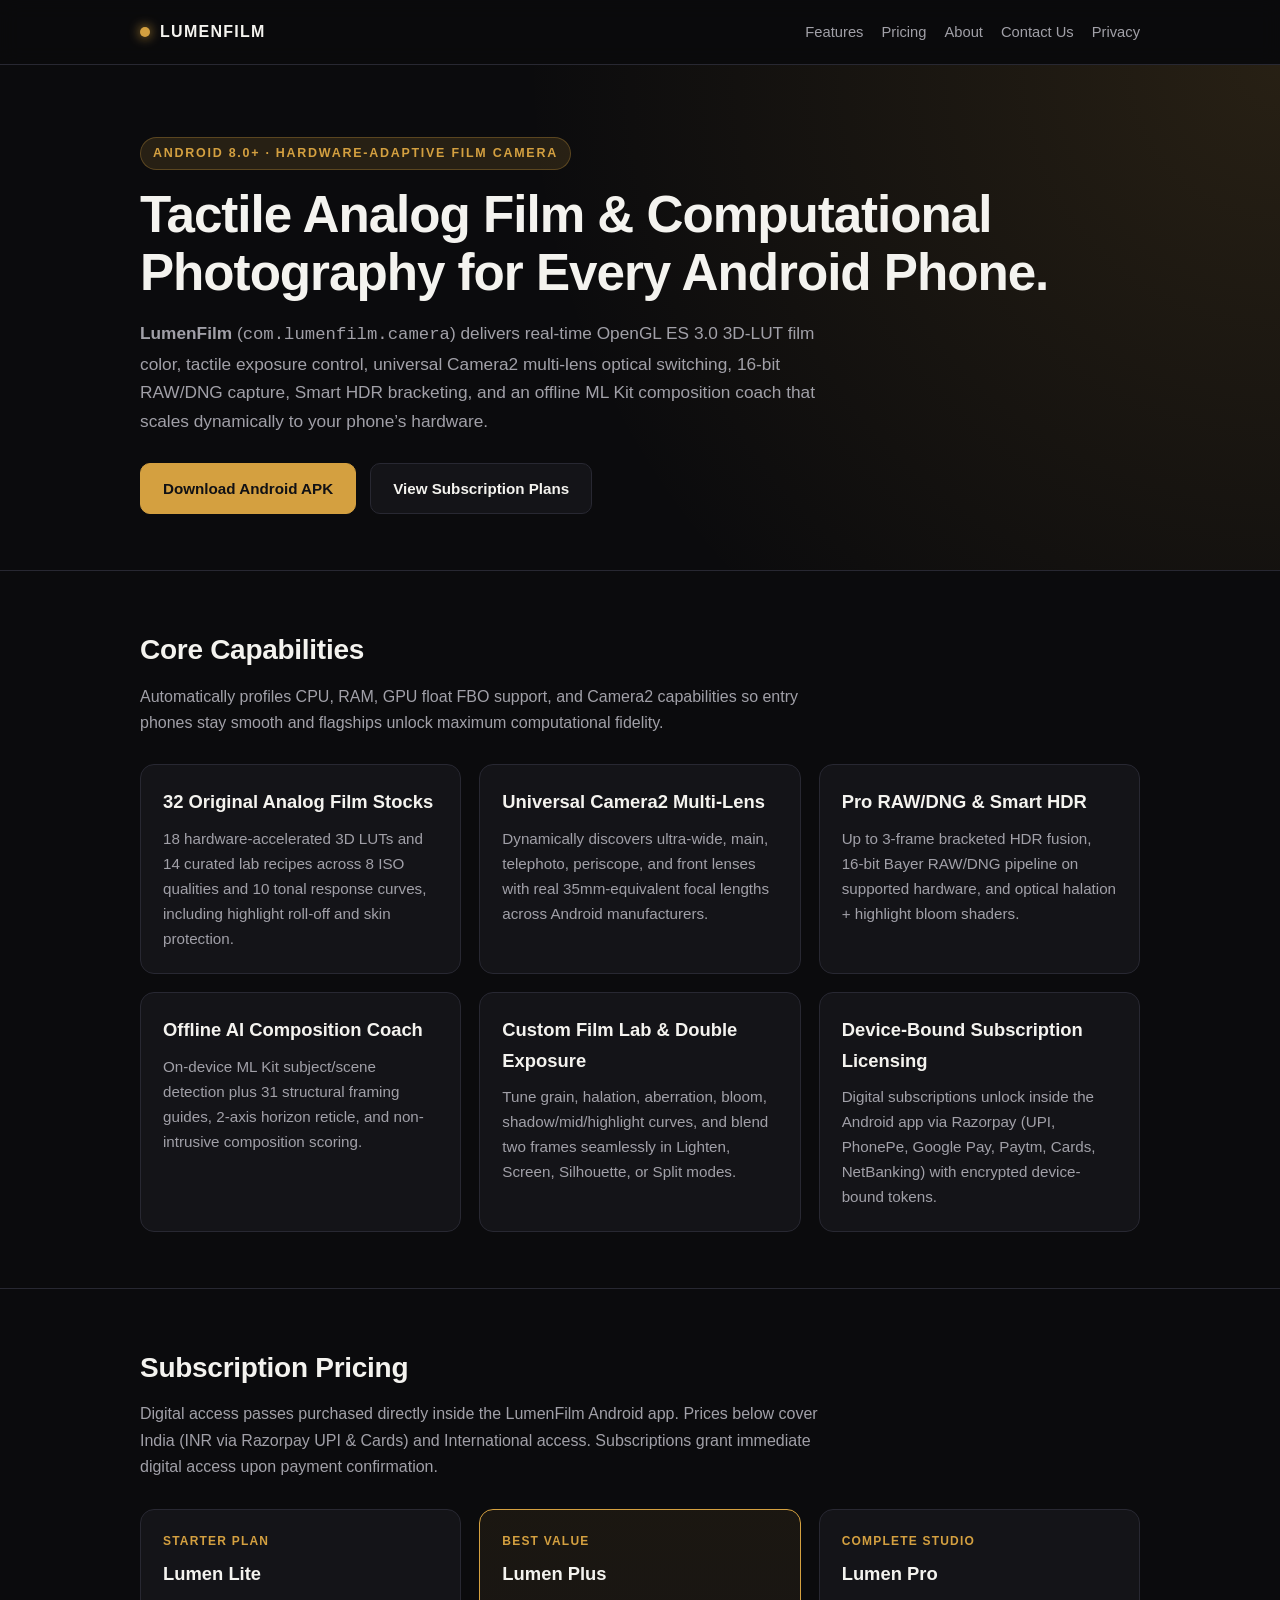
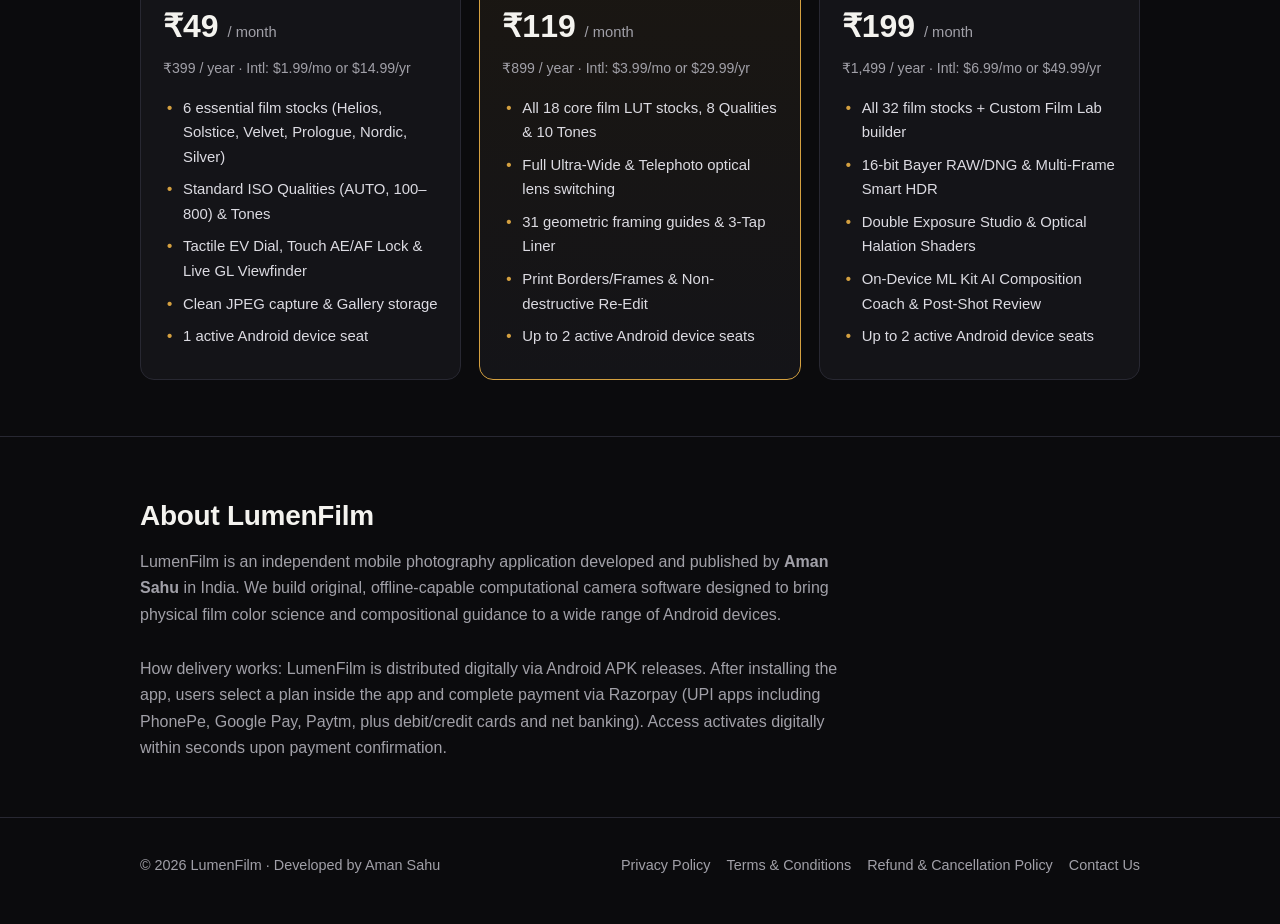
==== docs/index.html @ 9e5d1225 "Initial LumenFilm public site and documentation" ====
<!DOCTYPE html>
<html lang="en">
<head>
  <meta charset="utf-8" />
  <meta name="viewport" content="width=device-width, initial-scale=1" />
  <title>LumenFilm Camera — Adaptive Analog &amp; Computational Camera for Android</title>
  <meta name="description" content="LumenFilm is a hardware-adaptive Android film camera with 32 analog stocks, multi-lens Camera2 discovery, 16-bit RAW/DNG, Smart HDR, and AI Composition Coach." />
  <link rel="stylesheet" href="styles.css" />
</head>
<body>
  <header>
    <div class="container nav">
      <a class="brand" href="index.html">
        <span class="brand-dot" aria-hidden="true"></span>
        <span>LumenFilm</span>
      </a>
      <nav class="nav-links" aria-label="Primary Navigation">
        <a href="#features">Features</a>
        <a href="#pricing">Pricing</a>
        <a href="#about">About</a>
        <a href="contact.html">Contact Us</a>
        <a href="privacy-policy.html">Privacy</a>
      </nav>
    </div>
  </header>

  <main>
    <section class="hero">
      <div class="container">
        <span class="eyebrow">Android 8.0+ &middot; Hardware-Adaptive Film Camera</span>
        <h1>Tactile Analog Film &amp; Computational Photography for Every Android Phone.</h1>
        <p class="lead">
          <strong>LumenFilm</strong> (<code>com.lumenfilm.camera</code>) delivers real-time OpenGL ES 3.0 3D-LUT film color,
          tactile exposure control, universal Camera2 multi-lens optical switching, 16-bit RAW/DNG capture, Smart HDR bracketing,
          and an offline ML Kit composition coach that scales dynamically to your phone&rsquo;s hardware.
        </p>
        <div class="cta-row">
          <a class="btn btn-primary" href="https://github.com/Aman451645/LumenFilm/releases/latest">Download Android APK</a>
          <a class="btn btn-secondary" href="#pricing">View Subscription Plans</a>
        </div>
      </div>
    </section>

    <section id="features">
      <div class="container">
        <h2>Core Capabilities</h2>
        <p class="section-sub">
          Automatically profiles CPU, RAM, GPU float FBO support, and Camera2 capabilities so entry phones stay smooth and flagships unlock maximum computational fidelity.
        </p>
        <div class="grid-3">
          <div class="card">
            <h3>32 Original Analog Film Stocks</h3>
            <p>18 hardware-accelerated 3D LUTs and 14 curated lab recipes across 8 ISO qualities and 10 tonal response curves, including highlight roll-off and skin protection.</p>
          </div>
          <div class="card">
            <h3>Universal Camera2 Multi-Lens</h3>
            <p>Dynamically discovers ultra-wide, main, telephoto, periscope, and front lenses with real 35mm-equivalent focal lengths across Android manufacturers.</p>
          </div>
          <div class="card">
            <h3>Pro RAW/DNG &amp; Smart HDR</h3>
            <p>Up to 3-frame bracketed HDR fusion, 16-bit Bayer RAW/DNG pipeline on supported hardware, and optical halation + highlight bloom shaders.</p>
          </div>
          <div class="card">
            <h3>Offline AI Composition Coach</h3>
            <p>On-device ML Kit subject/scene detection plus 31 structural framing guides, 2-axis horizon reticle, and non-intrusive composition scoring.</p>
          </div>
          <div class="card">
            <h3>Custom Film Lab &amp; Double Exposure</h3>
            <p>Tune grain, halation, aberration, bloom, shadow/mid/highlight curves, and blend two frames seamlessly in Lighten, Screen, Silhouette, or Split modes.</p>
          </div>
          <div class="card">
            <h3>Device-Bound Subscription Licensing</h3>
            <p>Digital subscriptions unlock inside the Android app via Razorpay (UPI, PhonePe, Google Pay, Paytm, Cards, NetBanking) with encrypted device-bound tokens.</p>
          </div>
        </div>
      </div>
    </section>

    <section id="pricing">
      <div class="container">
        <h2>Subscription Pricing</h2>
        <p class="section-sub">
          Digital access passes purchased directly inside the LumenFilm Android app. Prices below cover India (INR via Razorpay UPI &amp; Cards) and International access. Subscriptions grant immediate digital access upon payment confirmation.
        </p>
        <div class="grid-3">
          <div class="card">
            <div class="tier-tag">Starter Plan</div>
            <h3>Lumen Lite</h3>
            <div class="price">&#8377;49 <span>/ month</span></div>
            <div class="price-alt">&#8377;399 / year &middot; Intl: $1.99/mo or $14.99/yr</div>
            <ul class="check-list">
              <li>6 essential film stocks (Helios, Solstice, Velvet, Prologue, Nordic, Silver)</li>
              <li>Standard ISO Qualities (AUTO, 100&ndash;800) &amp; Tones</li>
              <li>Tactile EV Dial, Touch AE/AF Lock &amp; Live GL Viewfinder</li>
              <li>Clean JPEG capture &amp; Gallery storage</li>
              <li>1 active Android device seat</li>
            </ul>
          </div>

          <div class="card featured">
            <div class="tier-tag">Best Value</div>
            <h3>Lumen Plus</h3>
            <div class="price">&#8377;119 <span>/ month</span></div>
            <div class="price-alt">&#8377;899 / year &middot; Intl: $3.99/mo or $29.99/yr</div>
            <ul class="check-list">
              <li>All 18 core film LUT stocks, 8 Qualities &amp; 10 Tones</li>
              <li>Full Ultra-Wide &amp; Telephoto optical lens switching</li>
              <li>31 geometric framing guides &amp; 3-Tap Liner</li>
              <li>Print Borders/Frames &amp; Non-destructive Re-Edit</li>
              <li>Up to 2 active Android device seats</li>
            </ul>
          </div>

          <div class="card">
            <div class="tier-tag">Complete Studio</div>
            <h3>Lumen Pro</h3>
            <div class="price">&#8377;199 <span>/ month</span></div>
            <div class="price-alt">&#8377;1,499 / year &middot; Intl: $6.99/mo or $49.99/yr</div>
            <ul class="check-list">
              <li>All 32 film stocks + Custom Film Lab builder</li>
              <li>16-bit Bayer RAW/DNG &amp; Multi-Frame Smart HDR</li>
              <li>Double Exposure Studio &amp; Optical Halation Shaders</li>
              <li>On-Device ML Kit AI Composition Coach &amp; Post-Shot Review</li>
              <li>Up to 2 active Android device seats</li>
            </ul>
          </div>
        </div>
      </div>
    </section>

    <section id="about">
      <div class="container">
        <h2>About LumenFilm</h2>
        <p class="section-sub">
          LumenFilm is an independent mobile photography application developed and published by <strong>Aman Sahu</strong> in India. We build original, offline-capable computational camera software designed to bring physical film color science and compositional guidance to a wide range of Android devices.
        </p>
        <p style="color: var(--muted); max-width: 720px; margin: 0;">
          How delivery works: LumenFilm is distributed digitally via Android APK releases. After installing the app, users select a plan inside the app and complete payment via Razorpay (UPI apps including PhonePe, Google Pay, Paytm, plus debit/credit cards and net banking). Access activates digitally within seconds upon payment confirmation.
        </p>
      </div>
    </section>
  </main>

  <footer>
    <div class="container footer-row">
      <div>&copy; 2026 LumenFilm &middot; Developed by Aman Sahu</div>
      <div class="footer-links">
        <a href="privacy-policy.html">Privacy Policy</a>
        <a href="terms.html">Terms &amp; Conditions</a>
        <a href="refund-policy.html">Refund &amp; Cancellation Policy</a>
        <a href="contact.html">Contact Us</a>
      </div>
    </div>
  </footer>
</body>
</html>
---- docs/styles.css ----
:root {
  --bg: #0b0b0d;
  --surface: #141418;
  --surface-elevated: #1b1b22;
  --border: #282832;
  --text: #f4f3ef;
  --muted: #a1a0a8;
  --accent: #d4a040;
  --accent-dim: rgba(212, 160, 64, 0.14);
  --emerald: #34c759;
  --warning-bg: rgba(212, 160, 64, 0.12);
}

* {
  box-sizing: border-box;
}

html {
  scroll-behavior: smooth;
}

body {
  margin: 0;
  background: var(--bg);
  color: var(--text);
  font-family: -apple-system, BlinkMacSystemFont, "Segoe UI", Roboto, Inter, Helvetica, Arial, sans-serif;
  line-height: 1.65;
  -webkit-font-smoothing: antialiased;
}

a {
  color: var(--accent);
  text-decoration: none;
}

a:hover {
  text-decoration: underline;
}

.container {
  max-width: 1040px;
  margin: 0 auto;
  padding: 0 20px;
}

header {
  position: sticky;
  top: 0;
  z-index: 20;
  background: rgba(11, 11, 13, 0.92);
  backdrop-filter: blur(10px);
  border-bottom: 1px solid var(--border);
}

.nav {
  display: flex;
  align-items: center;
  justify-content: space-between;
  gap: 16px;
  min-height: 64px;
  flex-wrap: wrap;
}

.brand {
  display: inline-flex;
  align-items: center;
  gap: 10px;
  font-weight: 800;
  letter-spacing: 0.08em;
  text-transform: uppercase;
  color: var(--text);
  font-size: 1rem;
}

.brand-dot {
  width: 10px;
  height: 10px;
  border-radius: 50%;
  background: var(--accent);
  box-shadow: 0 0 12px var(--accent);
}

.nav-links {
  display: flex;
  gap: 18px;
  flex-wrap: wrap;
  font-size: 0.92rem;
}

.nav-links a {
  color: var(--muted);
}

.nav-links a:hover {
  color: var(--text);
}

.hero {
  padding: 72px 0 56px;
  border-bottom: 1px solid var(--border);
  background: radial-gradient(circle at top right, rgba(212, 160, 64, 0.14), transparent 55%);
}

.eyebrow {
  display: inline-block;
  font-size: 0.78rem;
  font-weight: 700;
  letter-spacing: 0.14em;
  text-transform: uppercase;
  color: var(--accent);
  background: var(--accent-dim);
  border: 1px solid rgba(212, 160, 64, 0.3);
  padding: 5px 12px;
  border-radius: 999px;
  margin-bottom: 16px;
}

h1 {
  margin: 0 0 16px;
  font-size: clamp(2rem, 4.5vw, 3.2rem);
  line-height: 1.15;
  letter-spacing: -0.02em;
}

.hero p.lead {
  max-width: 700px;
  color: var(--muted);
  font-size: 1.08rem;
  margin: 0 0 28px;
}

.cta-row {
  display: flex;
  gap: 14px;
  flex-wrap: wrap;
}

.btn {
  display: inline-flex;
  align-items: center;
  justify-content: center;
  padding: 12px 22px;
  border-radius: 10px;
  font-weight: 700;
  font-size: 0.95rem;
  border: 1px solid var(--border);
  transition: opacity 0.15s ease;
}

.btn:hover {
  text-decoration: none;
  opacity: 0.9;
}

.btn-primary {
  background: var(--accent);
  color: #111114;
  border-color: var(--accent);
}

.btn-secondary {
  background: var(--surface);
  color: var(--text);
}

section {
  padding: 56px 0;
  border-bottom: 1px solid var(--border);
}

h2 {
  margin: 0 0 10px;
  font-size: 1.75rem;
  letter-spacing: -0.01em;
}

.section-sub {
  color: var(--muted);
  margin: 0 0 28px;
  max-width: 700px;
}

.grid-3 {
  display: grid;
  grid-template-columns: repeat(auto-fit, minmax(260px, 1fr));
  gap: 18px;
}

.card {
  background: var(--surface);
  border: 1px solid var(--border);
  border-radius: 14px;
  padding: 22px;
}

.card.featured {
  border-color: var(--accent);
  background: linear-gradient(180deg, rgba(212, 160, 64, 0.08), var(--surface));
}

.card h3 {
  margin: 0 0 8px;
  font-size: 1.15rem;
}

.card p {
  margin: 0;
  color: var(--muted);
  font-size: 0.95rem;
}

.tier-tag {
  font-size: 0.75rem;
  font-weight: 700;
  text-transform: uppercase;
  letter-spacing: 0.1em;
  color: var(--accent);
  margin-bottom: 8px;
}

.price {
  font-size: 2rem;
  font-weight: 800;
  margin: 10px 0 4px;
}

.price span {
  font-size: 0.92rem;
  font-weight: 500;
  color: var(--muted);
}

.price-alt {
  font-size: 0.88rem;
  color: var(--muted);
  margin-bottom: 16px;
}

ul.check-list {
  list-style: none;
  padding: 0;
  margin: 0;
}

ul.check-list li {
  position: relative;
  padding-left: 20px;
  margin-bottom: 8px;
  font-size: 0.93rem;
  color: #dcdbe2;
}

ul.check-list li::before {
  content: "•";
  position: absolute;
  left: 4px;
  color: var(--accent);
  font-weight: 700;
}

.legal-main {
  padding: 48px 0 64px;
}

.legal-card {
  background: var(--surface);
  border: 1px solid var(--border);
  border-radius: 14px;
  padding: 28px;
  max-width: 820px;
}

.legal-card h1 {
  font-size: 2rem;
  margin-bottom: 6px;
}

.legal-card h2 {
  font-size: 1.2rem;
  margin-top: 24px;
  margin-bottom: 8px;
  color: var(--accent);
}

.legal-card p,
.legal-card li {
  color: #d6d5dc;
  font-size: 0.96rem;
}

.notice-box {
  background: var(--warning-bg);
  border: 1px solid rgba(212, 160, 64, 0.45);
  border-radius: 10px;
  padding: 14px 16px;
  margin: 16px 0;
  font-size: 0.92rem;
  color: var(--text);
}

footer {
  padding: 36px 0 48px;
  color: var(--muted);
  font-size: 0.9rem;
}

.footer-row {
  display: flex;
  justify-content: space-between;
  gap: 20px;
  flex-wrap: wrap;
}

.footer-links {
  display: flex;
  gap: 16px;
  flex-wrap: wrap;
}

.footer-links a {
  color: var(--muted);
}

.footer-links a:hover {
  color: var(--text);
}
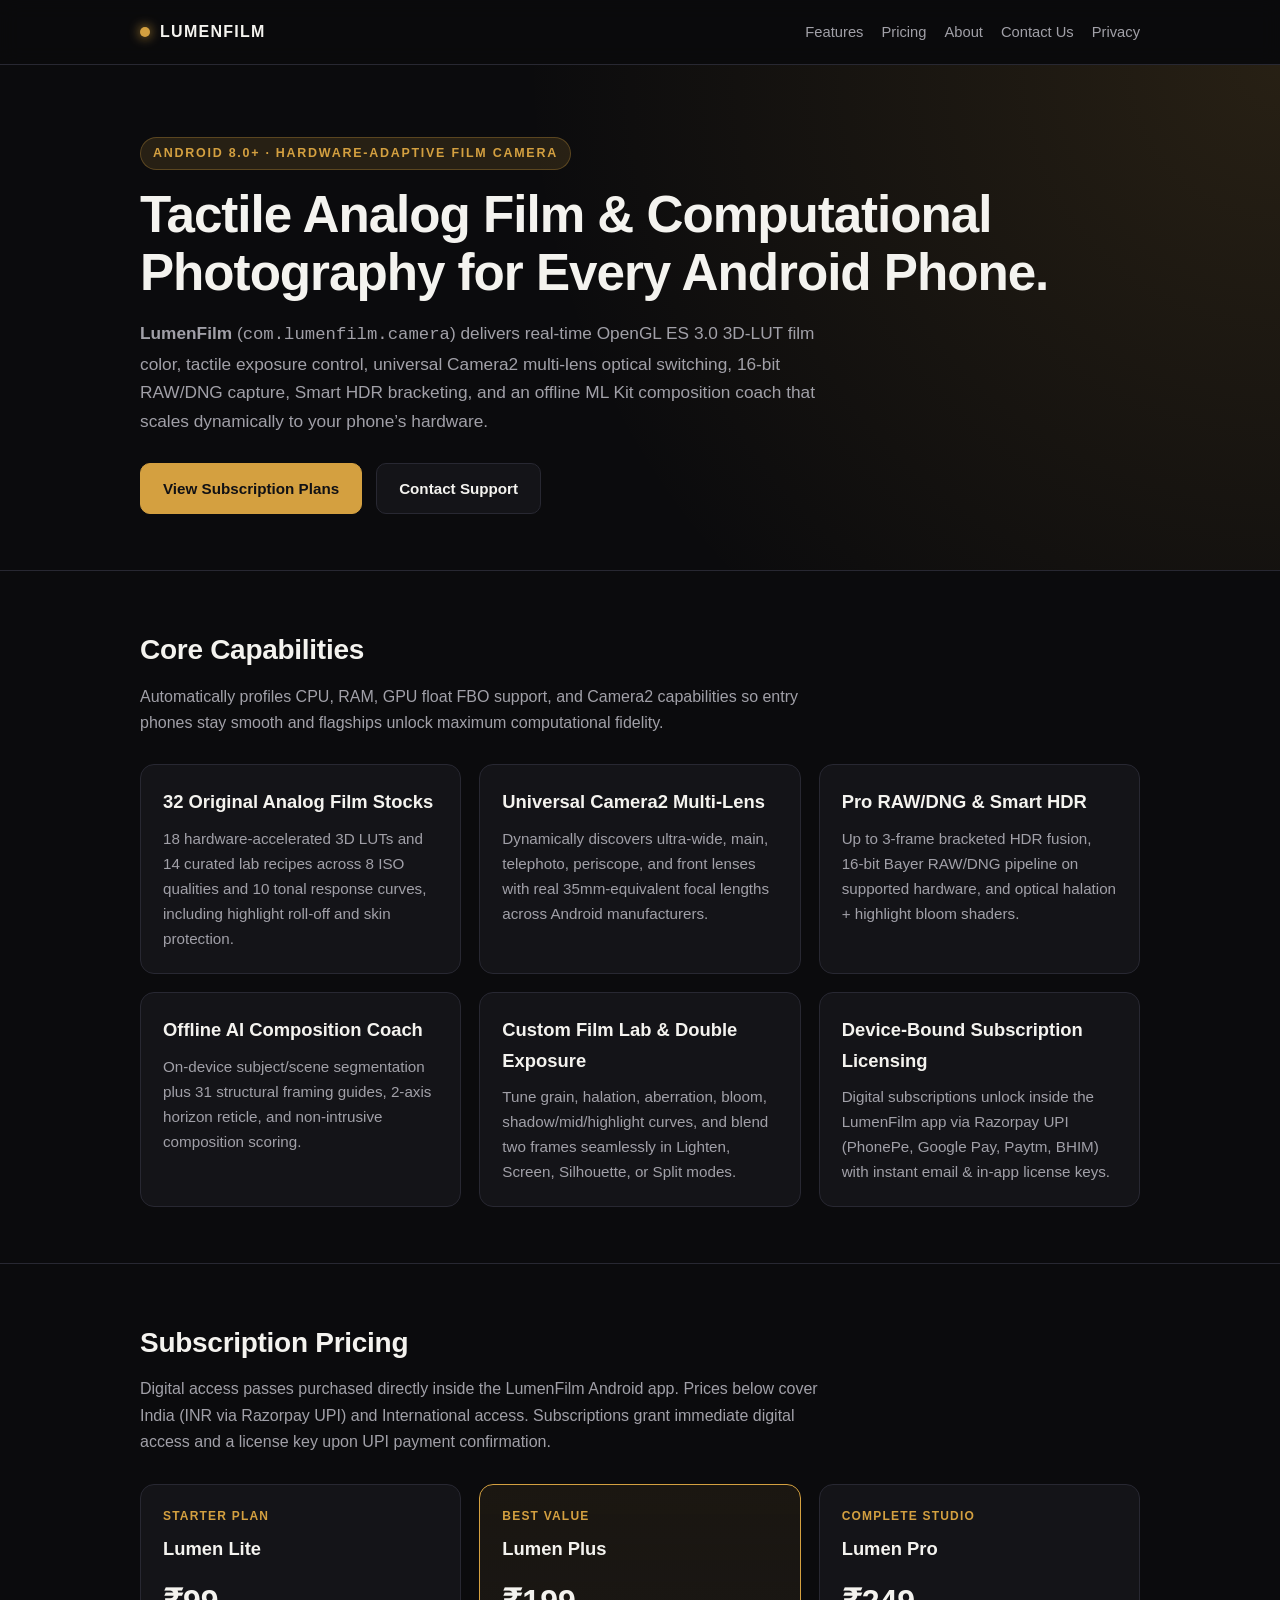
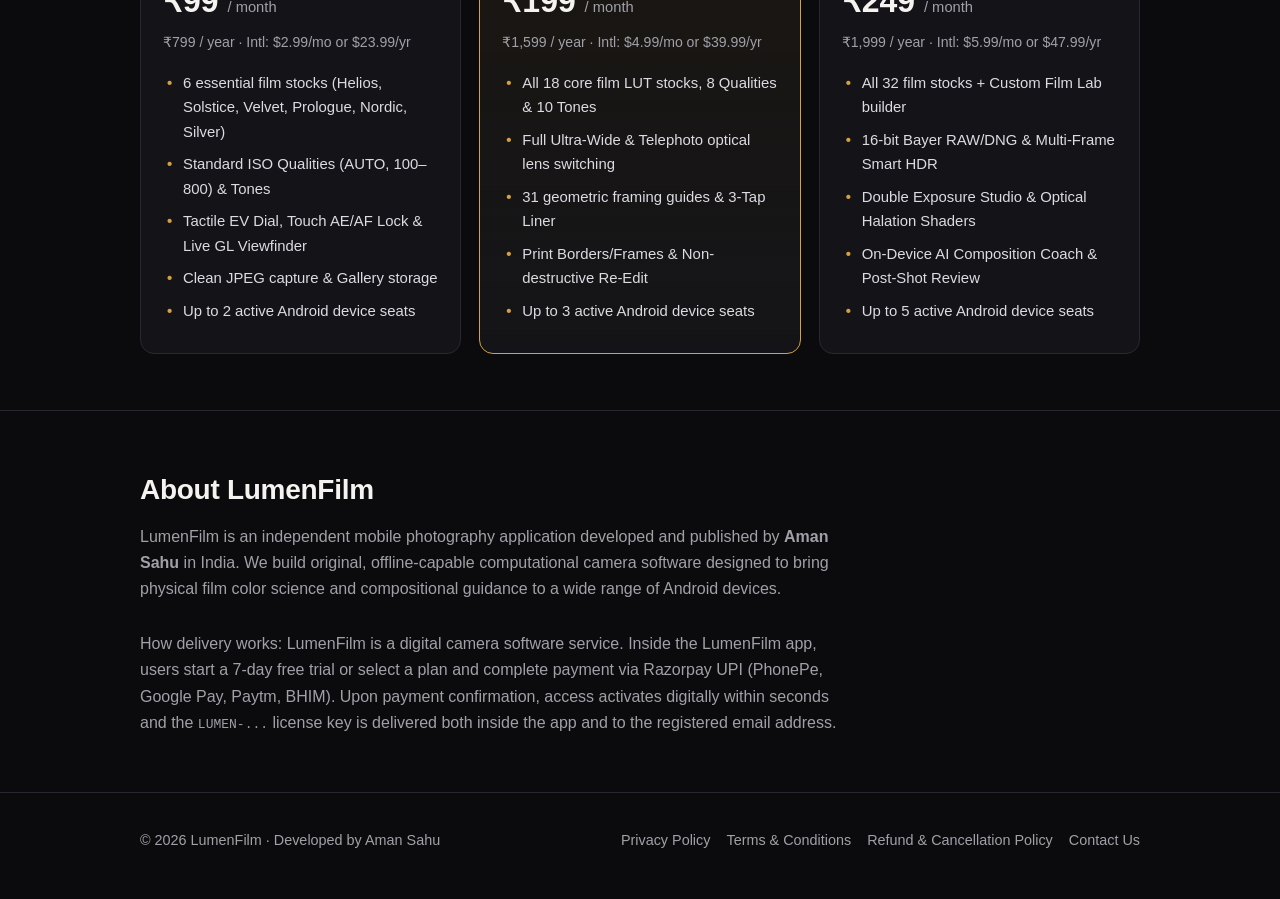
==== commit 73aaa4f5: "Compliance update: remove APK download and sync UPI pricing/policies" ====
--- a/docs/index.html
+++ b/docs/index.html
@@ -35,8 +35,8 @@
           and an offline ML Kit composition coach that scales dynamically to your phone&rsquo;s hardware.
         </p>
         <div class="cta-row">
-          <a class="btn btn-primary" href="https://github.com/Aman451645/LumenFilm/releases/latest">Download Android APK</a>
-          <a class="btn btn-secondary" href="#pricing">View Subscription Plans</a>
+          <a class="btn btn-primary" href="#pricing">View Subscription Plans</a>
+          <a class="btn btn-secondary" href="contact.html">Contact Support</a>
         </div>
       </div>
     </section>
@@ -62,7 +62,7 @@
           </div>
           <div class="card">
             <h3>Offline AI Composition Coach</h3>
-            <p>On-device ML Kit subject/scene detection plus 31 structural framing guides, 2-axis horizon reticle, and non-intrusive composition scoring.</p>
+            <p>On-device subject/scene segmentation plus 31 structural framing guides, 2-axis horizon reticle, and non-intrusive composition scoring.</p>
           </div>
           <div class="card">
             <h3>Custom Film Lab &amp; Double Exposure</h3>
@@ -70,7 +70,7 @@
           </div>
           <div class="card">
             <h3>Device-Bound Subscription Licensing</h3>
-            <p>Digital subscriptions unlock inside the Android app via Razorpay (UPI, PhonePe, Google Pay, Paytm, Cards, NetBanking) with encrypted device-bound tokens.</p>
+            <p>Digital subscriptions unlock inside the LumenFilm app via Razorpay UPI (PhonePe, Google Pay, Paytm, BHIM) with instant email &amp; in-app license keys.</p>
           </div>
         </div>
       </div>
@@ -80,48 +80,48 @@
       <div class="container">
         <h2>Subscription Pricing</h2>
         <p class="section-sub">
-          Digital access passes purchased directly inside the LumenFilm Android app. Prices below cover India (INR via Razorpay UPI &amp; Cards) and International access. Subscriptions grant immediate digital access upon payment confirmation.
+          Digital access passes purchased directly inside the LumenFilm Android app. Prices below cover India (INR via Razorpay UPI) and International access. Subscriptions grant immediate digital access and a license key upon UPI payment confirmation.
         </p>
         <div class="grid-3">
           <div class="card">
             <div class="tier-tag">Starter Plan</div>
             <h3>Lumen Lite</h3>
-            <div class="price">&#8377;49 <span>/ month</span></div>
-            <div class="price-alt">&#8377;399 / year &middot; Intl: $1.99/mo or $14.99/yr</div>
+            <div class="price">&#8377;99 <span>/ month</span></div>
+            <div class="price-alt">&#8377;799 / year &middot; Intl: $2.99/mo or $23.99/yr</div>
             <ul class="check-list">
               <li>6 essential film stocks (Helios, Solstice, Velvet, Prologue, Nordic, Silver)</li>
               <li>Standard ISO Qualities (AUTO, 100&ndash;800) &amp; Tones</li>
               <li>Tactile EV Dial, Touch AE/AF Lock &amp; Live GL Viewfinder</li>
               <li>Clean JPEG capture &amp; Gallery storage</li>
-              <li>1 active Android device seat</li>
+              <li>Up to 2 active Android device seats</li>
             </ul>
           </div>
 
           <div class="card featured">
             <div class="tier-tag">Best Value</div>
             <h3>Lumen Plus</h3>
-            <div class="price">&#8377;119 <span>/ month</span></div>
-            <div class="price-alt">&#8377;899 / year &middot; Intl: $3.99/mo or $29.99/yr</div>
+            <div class="price">&#8377;199 <span>/ month</span></div>
+            <div class="price-alt">&#8377;1,599 / year &middot; Intl: $4.99/mo or $39.99/yr</div>
             <ul class="check-list">
               <li>All 18 core film LUT stocks, 8 Qualities &amp; 10 Tones</li>
               <li>Full Ultra-Wide &amp; Telephoto optical lens switching</li>
               <li>31 geometric framing guides &amp; 3-Tap Liner</li>
               <li>Print Borders/Frames &amp; Non-destructive Re-Edit</li>
-              <li>Up to 2 active Android device seats</li>
+              <li>Up to 3 active Android device seats</li>
             </ul>
           </div>
 
           <div class="card">
             <div class="tier-tag">Complete Studio</div>
             <h3>Lumen Pro</h3>
-            <div class="price">&#8377;199 <span>/ month</span></div>
-            <div class="price-alt">&#8377;1,499 / year &middot; Intl: $6.99/mo or $49.99/yr</div>
+            <div class="price">&#8377;249 <span>/ month</span></div>
+            <div class="price-alt">&#8377;1,999 / year &middot; Intl: $5.99/mo or $47.99/yr</div>
             <ul class="check-list">
               <li>All 32 film stocks + Custom Film Lab builder</li>
               <li>16-bit Bayer RAW/DNG &amp; Multi-Frame Smart HDR</li>
               <li>Double Exposure Studio &amp; Optical Halation Shaders</li>
-              <li>On-Device ML Kit AI Composition Coach &amp; Post-Shot Review</li>
-              <li>Up to 2 active Android device seats</li>
+              <li>On-Device AI Composition Coach &amp; Post-Shot Review</li>
+              <li>Up to 5 active Android device seats</li>
             </ul>
           </div>
         </div>
@@ -135,7 +135,7 @@
           LumenFilm is an independent mobile photography application developed and published by <strong>Aman Sahu</strong> in India. We build original, offline-capable computational camera software designed to bring physical film color science and compositional guidance to a wide range of Android devices.
         </p>
         <p style="color: var(--muted); max-width: 720px; margin: 0;">
-          How delivery works: LumenFilm is distributed digitally via Android APK releases. After installing the app, users select a plan inside the app and complete payment via Razorpay (UPI apps including PhonePe, Google Pay, Paytm, plus debit/credit cards and net banking). Access activates digitally within seconds upon payment confirmation.
+          How delivery works: LumenFilm is a digital camera software service. Inside the LumenFilm app, users start a 7-day free trial or select a plan and complete payment via Razorpay UPI (PhonePe, Google Pay, Paytm, BHIM). Upon payment confirmation, access activates digitally within seconds and the <code>LUMEN-...</code> license key is delivered both inside the app and to the registered email address.
         </p>
       </div>
     </section>
